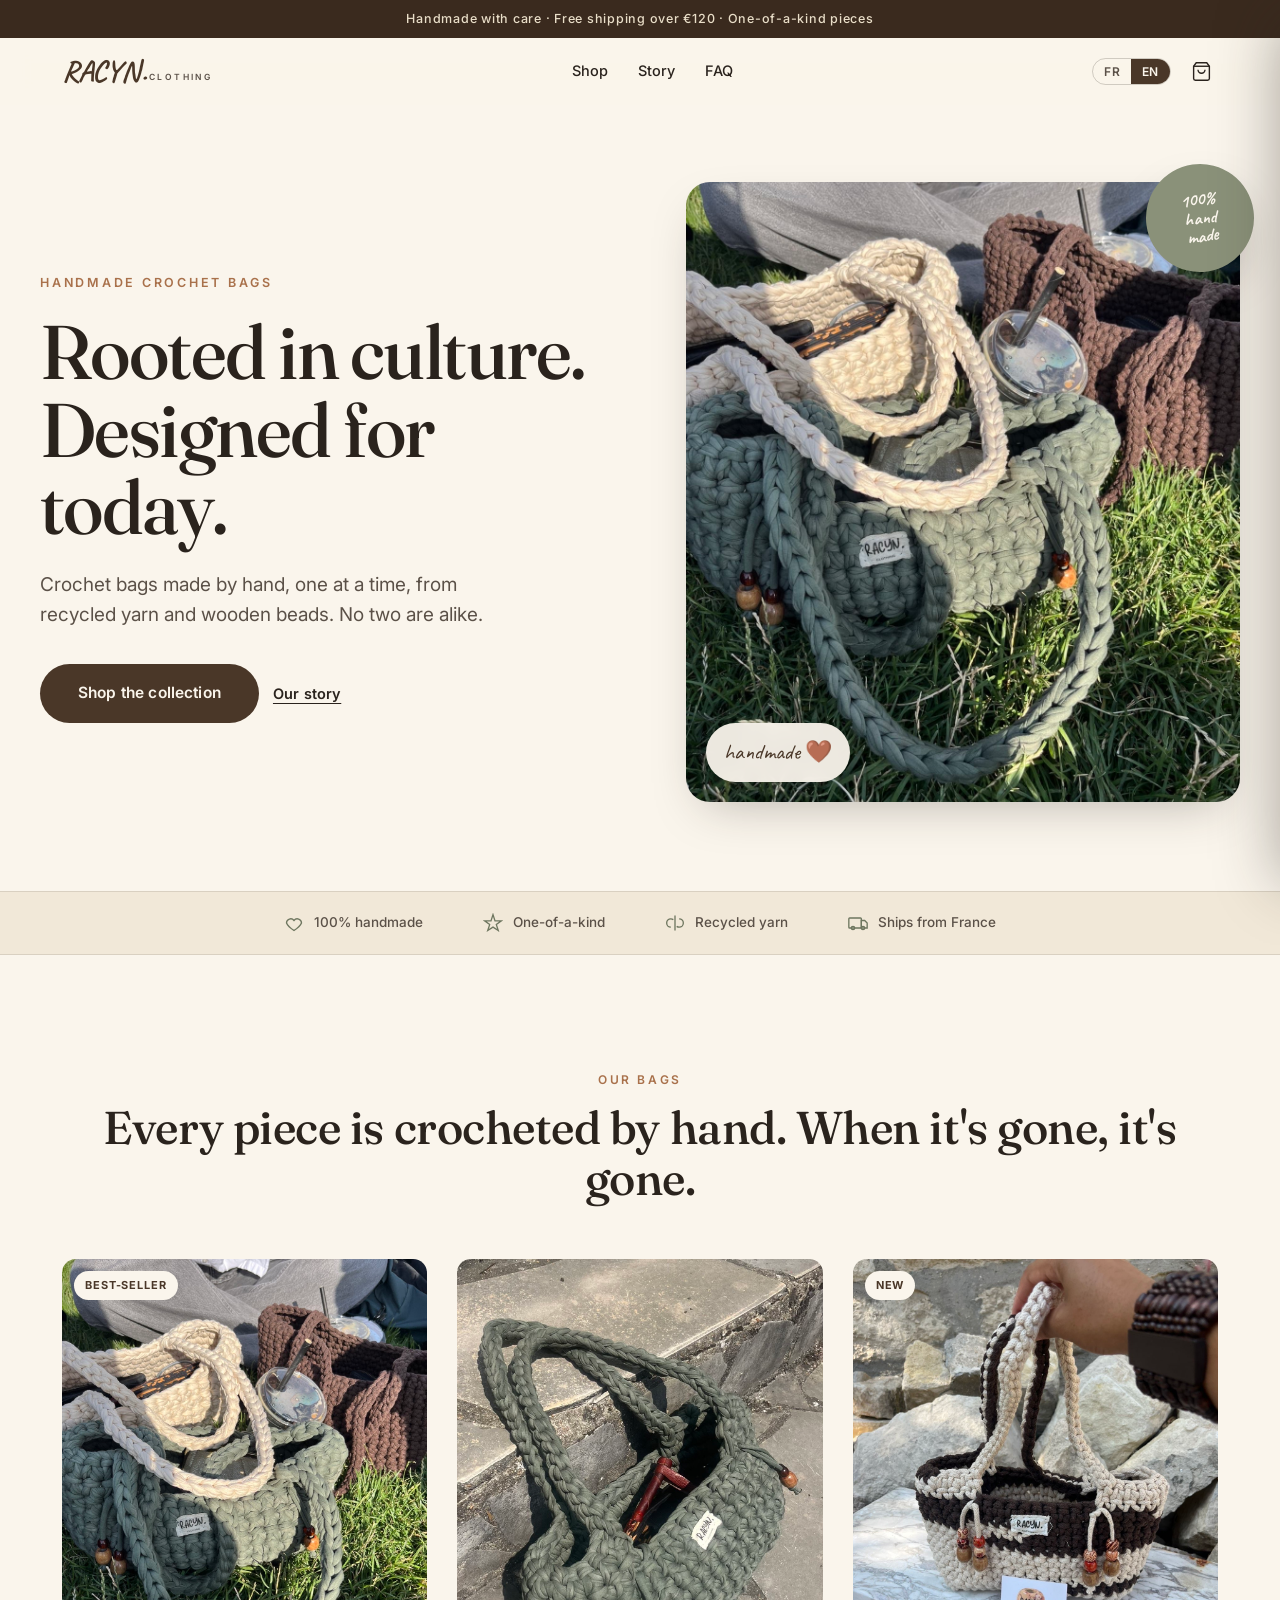
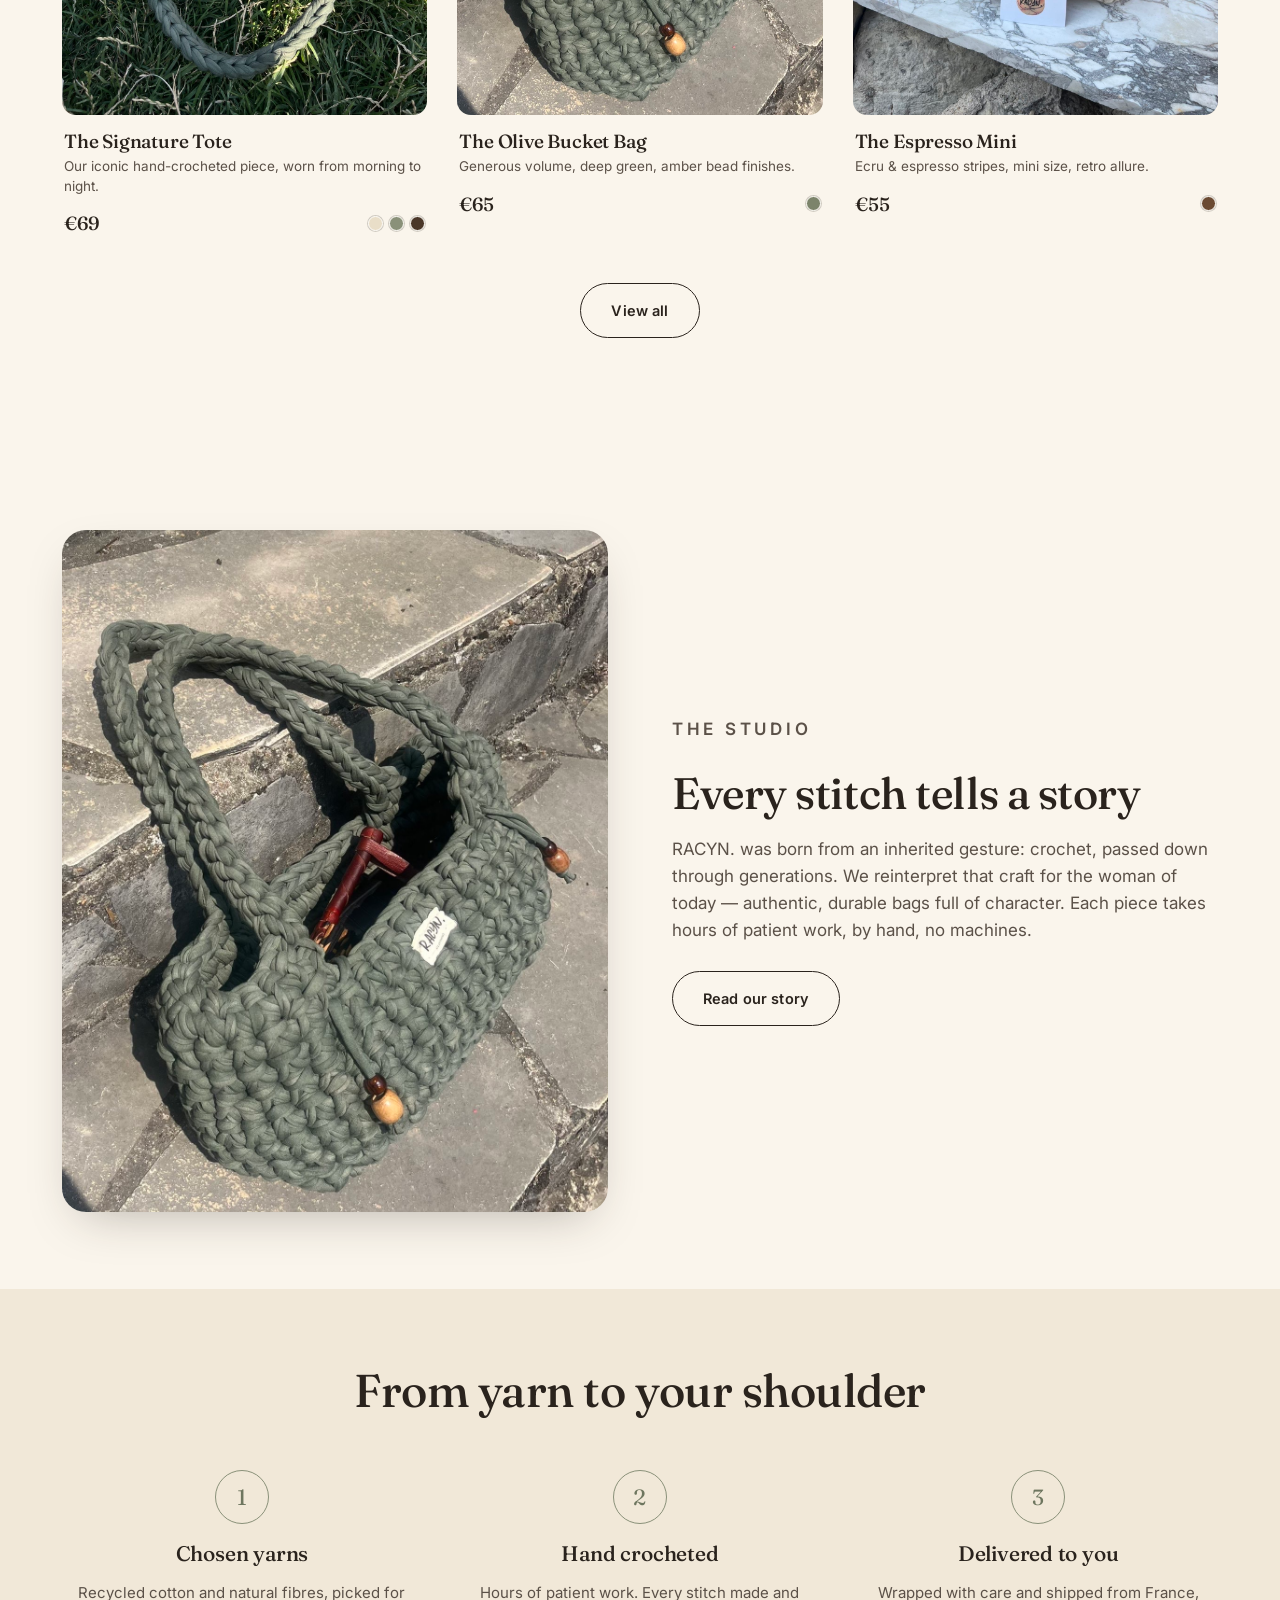
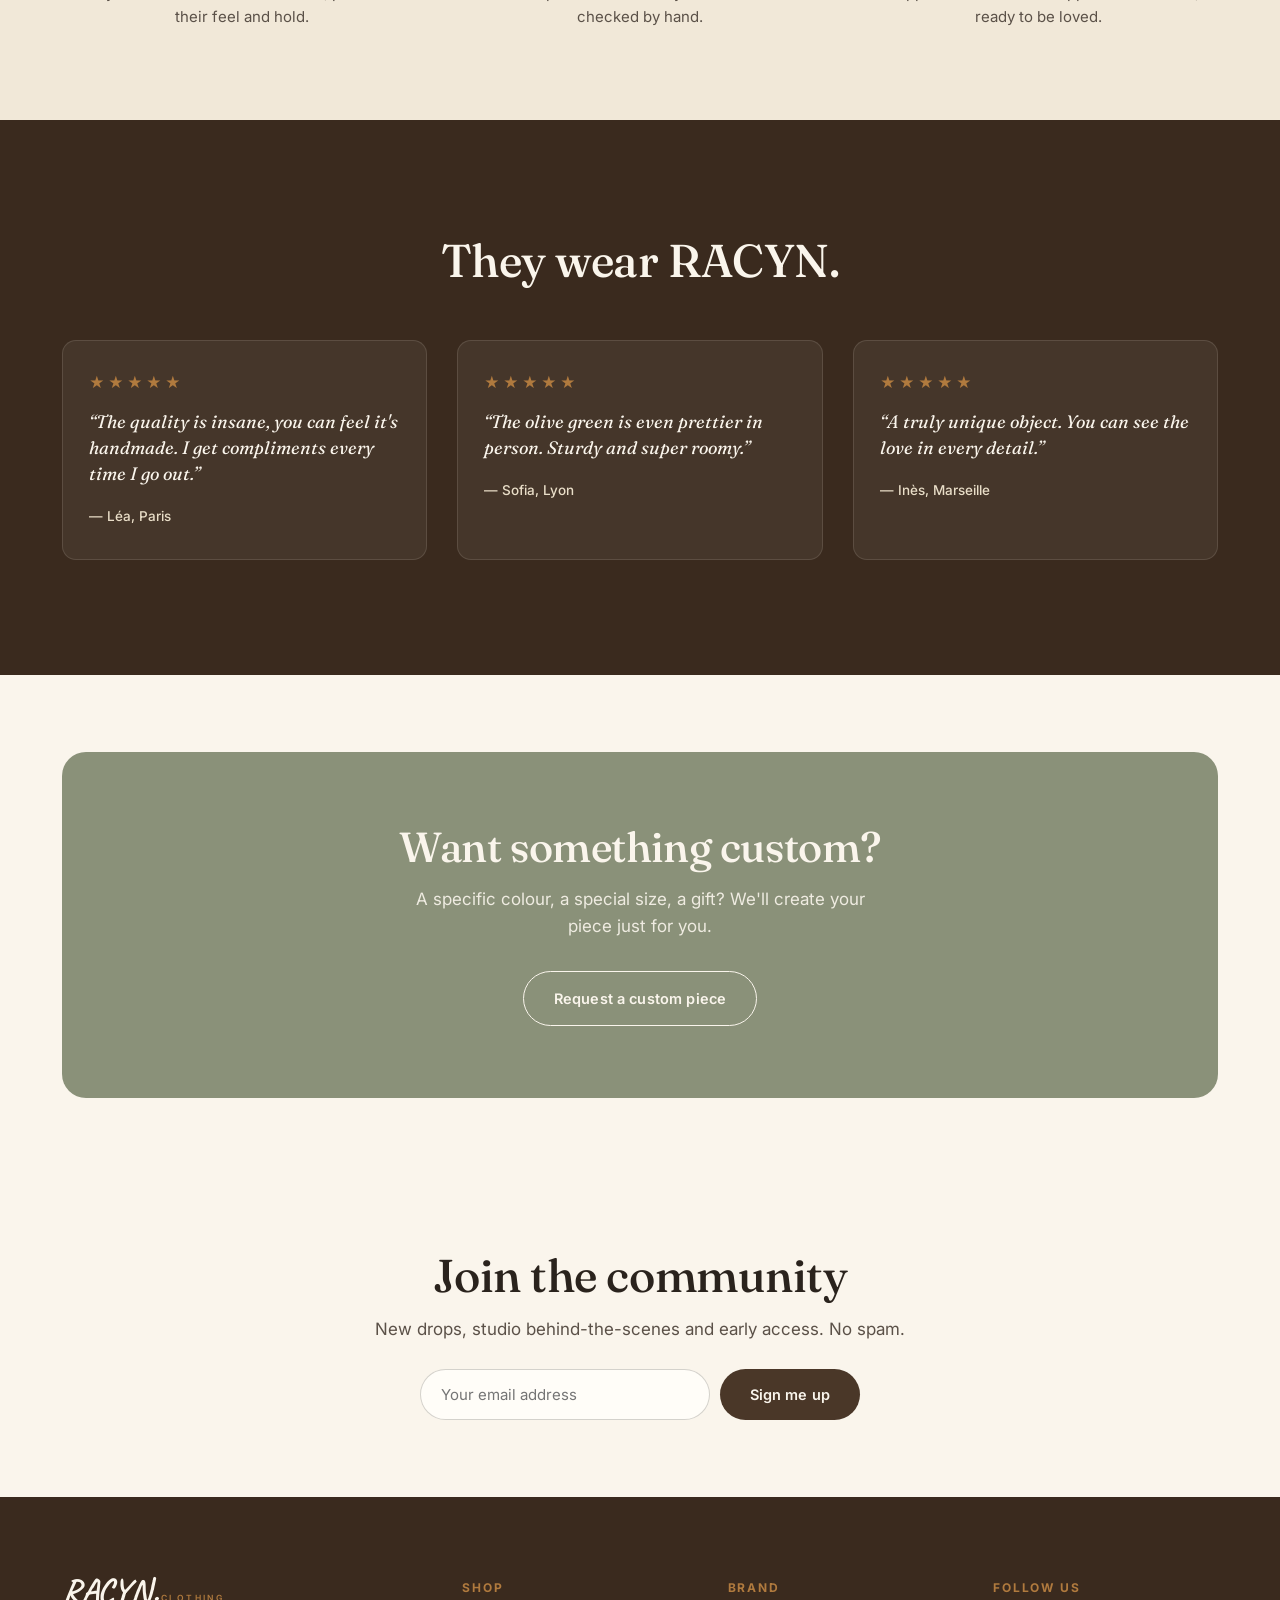
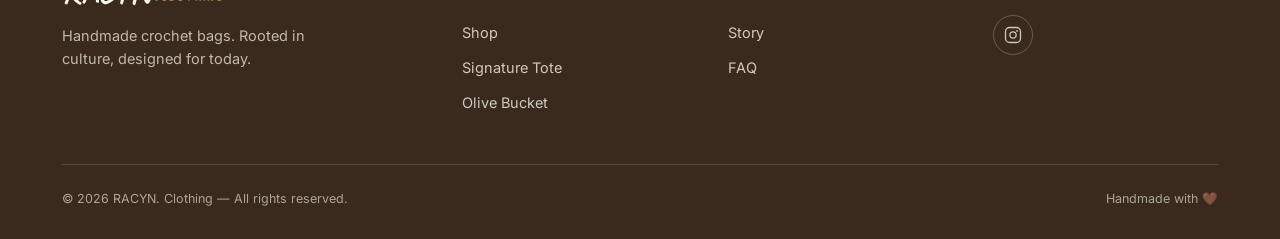
==== index.html @ c7a2740f "Build RACYN. bilingual e-commerce storefront for handmade crochet bags Conversion-focused static sho" ====
<!DOCTYPE html>
<html lang="fr">
<head>
  <meta charset="UTF-8">
  <meta name="viewport" content="width=device-width, initial-scale=1.0">
  <title>RACYN. — Sacs au crochet faits main | Handmade crochet bags</title>
  <meta name="description" content="RACYN. — Sacs au crochet faits main, en fils recyclés et perles de bois. Enraciné dans la culture, pensé pour aujourd'hui. Pièces uniques. Handmade crochet bags.">
  <meta name="theme-color" content="#3A2A1E">
  <meta property="og:title" content="RACYN. — Handmade crochet bags">
  <meta property="og:description" content="Rooted in culture. Designed for today. Sacs au crochet faits main, pièces uniques.">
  <meta property="og:image" content="assets/products/bags-group.jpeg">
  <meta property="og:type" content="website">
  <link rel="icon" href="data:image/svg+xml,%3Csvg xmlns='http://www.w3.org/2000/svg' viewBox='0 0 100 100'%3E%3Crect width='100' height='100' rx='22' fill='%234A3728'/%3E%3Ctext x='50' y='68' font-size='58' font-family='Georgia,serif' fill='%23FAF5EC' text-anchor='middle' font-style='italic'%3ER%3C/text%3E%3C/svg%3E">
  <link rel="preconnect" href="https://fonts.googleapis.com">
  <link rel="preconnect" href="https://fonts.gstatic.com" crossorigin>
  <link rel="stylesheet" href="css/style.css">
</head>
<body>

  <!-- ANNONCE -->
  <div class="announce" data-i18n="announce"></div>

  <!-- HEADER -->
  <header class="site-header">
    <div class="wrap header-inner">
      <a href="index.html" class="brand"><span class="brand__word">RACYN.</span><span class="brand__sub">Clothing</span></a>
      <nav class="nav" data-nav>
        <a class="nav-link" href="boutique.html" data-i18n="nav.shop"></a>
        <a class="nav-link" href="histoire.html" data-i18n="nav.story"></a>
        <a class="nav-link" href="faq.html" data-i18n="nav.faq"></a>
        <div class="lang-switch"><button data-lang-btn="fr">FR</button><button data-lang-btn="en">EN</button></div>
      </nav>
      <div class="header-actions">
        <div class="lang-switch"><button data-lang-btn="fr">FR</button><button data-lang-btn="en">EN</button></div>
        <button class="cart-btn" data-open-cart aria-label="Cart" data-i18n-attr="aria-label:nav.cart">
          <svg viewBox="0 0 24 24" fill="none" stroke="currentColor" stroke-width="1.6"><path d="M6 2 3 6v14a2 2 0 0 0 2 2h14a2 2 0 0 0 2-2V6l-3-4z"/><path d="M3 6h18"/><path d="M16 10a4 4 0 0 1-8 0"/></svg>
          <span class="cart-count is-empty" data-cart-count>0</span>
        </button>
        <button class="burger" data-burger aria-label="Menu"><span></span><span></span><span></span></button>
      </div>
    </div>
  </header>

  <main>
    <!-- HERO -->
    <section class="hero">
      <div class="wrap hero-inner">
        <div class="hero__text" data-reveal>
          <p class="hero__eyebrow" data-i18n="hero.eyebrow"></p>
          <h1 class="hero__title" data-i18n="hero.title"></h1>
          <p class="hero__sub" data-i18n="hero.sub"></p>
          <div class="hero__cta">
            <a class="btn btn-primary btn-lg" href="boutique.html" data-i18n="hero.cta"></a>
            <a class="btn btn-ghost" href="histoire.html" data-i18n="hero.cta2"></a>
          </div>
        </div>
        <div class="hero__media" data-reveal>
          <img src="assets/products/bags-group.jpeg" alt="Sacs RACYN. au crochet faits main" fetchpriority="high">
          <span class="hero__tag">handmade&nbsp;🤎</span>
          <span class="hero__stamp" data-i18n="hero.stamp"></span>
        </div>
      </div>
    </section>

    <!-- TRUST -->
    <div class="trust">
      <div class="wrap trust-inner">
        <span class="trust-item"><svg viewBox="0 0 24 24" fill="none" stroke="currentColor" stroke-width="1.6"><path d="M12 21s-7-4.5-9-9a5 5 0 0 1 9-3 5 5 0 0 1 9 3c-2 4.5-9 9-9 9z"/></svg><span data-i18n="trust.handmade"></span></span>
        <span class="trust-item"><svg viewBox="0 0 24 24" fill="none" stroke="currentColor" stroke-width="1.6"><path d="m12 2 2.4 7.4H22l-6 4.5 2.3 7.1L12 16.9 5.7 21l2.3-7.1-6-4.5h7.6z"/></svg><span data-i18n="trust.unique"></span></span>
        <span class="trust-item"><svg viewBox="0 0 24 24" fill="none" stroke="currentColor" stroke-width="1.6"><path d="M7 17a5 5 0 0 1 0-10c1 0 2 .3 3 1M17 7a5 5 0 0 1 0 10c-1 0-2-.3-3-1"/><path d="M12 3v18"/></svg><span data-i18n="trust.recycled"></span></span>
        <span class="trust-item"><svg viewBox="0 0 24 24" fill="none" stroke="currentColor" stroke-width="1.6"><rect x="1" y="6" width="15" height="12" rx="1"/><path d="M16 9h4l3 3v6h-7z"/><circle cx="6" cy="18" r="2"/><circle cx="18" cy="18" r="2"/></svg><span data-i18n="trust.ship"></span></span>
      </div>
    </div>

    <!-- PRODUITS -->
    <section class="section" id="shop">
      <div class="wrap">
        <div class="section__head center" data-reveal>
          <p class="section__eyebrow" data-i18n="home.newIn"></p>
          <h2 class="section__title" data-i18n="home.newInSub"></h2>
        </div>
        <div class="grid grid--3" data-grid data-limit="3" data-reveal></div>
        <div class="center" style="margin-top:40px" data-reveal>
          <a class="btn btn-outline" href="boutique.html" data-i18n="home.viewAll"></a>
        </div>
      </div>
    </section>

    <!-- HISTOIRE SPLIT -->
    <section class="section section--tight">
      <div class="wrap split" data-reveal>
        <div class="split__media"><img src="assets/products/olive-bucket.jpeg" alt="Sac au crochet olive RACYN."></div>
        <div class="split__body">
          <p class="section__eyebrow" data-i18n="home.story.eyebrow"></p>
          <h2 data-i18n="home.story.title"></h2>
          <p data-i18n="home.story.body"></p>
          <a class="btn btn-outline" href="histoire.html" data-i18n="home.story.cta"></a>
        </div>
      </div>
    </section>

    <!-- ÉTAPES -->
    <section class="section section--tight" style="background:var(--paper-2)">
      <div class="wrap">
        <div class="section__head center" data-reveal><h2 class="section__title" data-i18n="home.steps.title"></h2></div>
        <div class="steps" data-reveal>
          <div class="step"><div class="step__num">1</div><h3 data-i18n="home.steps.1t"></h3><p data-i18n="home.steps.1b"></p></div>
          <div class="step"><div class="step__num">2</div><h3 data-i18n="home.steps.2t"></h3><p data-i18n="home.steps.2b"></p></div>
          <div class="step"><div class="step__num">3</div><h3 data-i18n="home.steps.3t"></h3><p data-i18n="home.steps.3b"></p></div>
        </div>
      </div>
    </section>

    <!-- AVIS -->
    <section class="section reviews-bg">
      <div class="wrap">
        <div class="section__head center" data-reveal><h2 class="section__title" data-i18n="home.reviews.title"></h2></div>
        <div class="reviews" data-reveal>
          <div class="review"><div class="review__stars">★★★★★</div><p data-i18n="home.review1"></p><span data-i18n="home.review1a"></span></div>
          <div class="review"><div class="review__stars">★★★★★</div><p data-i18n="home.review2"></p><span data-i18n="home.review2a"></span></div>
          <div class="review"><div class="review__stars">★★★★★</div><p data-i18n="home.review3"></p><span data-i18n="home.review3a"></span></div>
        </div>
      </div>
    </section>

    <!-- SUR-MESURE -->
    <section class="section section--tight">
      <div class="wrap">
        <div class="band" data-reveal>
          <h2 data-i18n="home.custom.title"></h2>
          <p data-i18n="home.custom.body"></p>
          <a class="btn btn-outline" href="#" data-ig-link target="_blank" rel="noopener" data-i18n="home.custom.cta"></a>
        </div>
      </div>
    </section>

    <!-- NEWSLETTER -->
    <section class="section section--tight">
      <div class="wrap news" data-reveal>
        <h2 class="section__title" data-i18n="home.news.title"></h2>
        <p class="section__sub" data-i18n="home.news.body"></p>
        <form class="news-form" data-newsletter>
          <input type="email" required data-i18n-attr="placeholder:home.news.placeholder">
          <button class="btn btn-primary" type="submit" data-i18n="home.news.cta"></button>
        </form>
      </div>
    </section>
  </main>

  <!-- FOOTER -->
  <footer class="site-footer">
    <div class="wrap">
      <div class="footer-grid">
        <div class="footer-brand">
          <div class="brand"><span class="brand__word">RACYN.</span><span class="brand__sub">Clothing</span></div>
          <p data-i18n="footer.tagline"></p>
        </div>
        <div class="footer-col">
          <h4 data-i18n="footer.shop"></h4>
          <a href="boutique.html" data-i18n="nav.shop"></a>
          <a href="produit.html?id=signature-tote">Signature Tote</a>
          <a href="produit.html?id=olive-bucket">Olive Bucket</a>
        </div>
        <div class="footer-col">
          <h4 data-i18n="footer.about"></h4>
          <a href="histoire.html" data-i18n="nav.story"></a>
          <a href="faq.html" data-i18n="nav.faq"></a>
        </div>
        <div class="footer-col">
          <h4 data-i18n="footer.follow"></h4>
          <div class="footer-social">
            <a href="#" data-ig-link target="_blank" rel="noopener" aria-label="Instagram"><svg viewBox="0 0 24 24" fill="none" stroke="currentColor" stroke-width="1.7"><rect x="2" y="2" width="20" height="20" rx="5.5"/><circle cx="12" cy="12" r="4.2"/><circle cx="17.5" cy="6.5" r="1.2" fill="currentColor" stroke="none"/></svg></a>
          </div>
        </div>
      </div>
      <div class="footer-bottom">
        <span>© <span id="year"></span> RACYN. Clothing — <span data-i18n="footer.rights"></span></span>
        <span data-i18n="footer.made"></span>
      </div>
    </div>
  </footer>

  <!-- CART DRAWER -->
  <div class="overlay" data-overlay></div>
  <aside class="cart-drawer" data-cart-drawer aria-label="Cart">
    <div class="cart-head"><h2 data-i18n="cart.title"></h2><button class="cart-close" data-close-cart aria-label="Close">&times;</button></div>
    <div class="cart-body" data-cart-items></div>
    <div class="cart-foot" data-cart-summary hidden>
      <div class="cart-line"><span data-i18n="cart.subtotal"></span><span data-sub></span></div>
      <div class="cart-line"><span data-i18n="cart.shipping"></span><span data-ship></span></div>
      <div class="cart-line total"><span data-i18n="cart.total"></span><span data-total></span></div>
      <button class="btn btn-primary btn-block" data-checkout-wa hidden></button>
      <button class="btn btn-primary btn-block" data-checkout-ig hidden></button>
      <p class="cart-note" data-i18n="cart.note"></p>
    </div>
  </aside>

  <script src="js/data.js"></script>
  <script src="js/i18n.js"></script>
  <script src="js/store.js"></script>
  <script>document.getElementById('year').textContent = new Date().getFullYear();</script>
</body>
</html>
---- css/style.css ----
/* ==========================================================================
   RACYN. — Design system
   Sacs au crochet faits main · DA earthy / artisanale premium
   ========================================================================== */

/* ---------- Fonts ---------- */
@import url('https://fonts.googleapis.com/css2?family=Fraunces:ital,opsz,wght@0,9..144,400;0,9..144,500;0,9..144,600;1,9..144,400&family=Inter:wght@400;500;600&family=Caveat:wght@600;700&display=swap');

/* ---------- Tokens ---------- */
:root {
  --paper:        #FAF5EC;
  --paper-2:      #F1E8D8;
  --paper-3:      #E9DEC8;
  --ink:          #2A231D;
  --ink-soft:     #5B5148;
  --espresso:     #4A3728;
  --espresso-2:   #3A2A1E;
  --sage:         #8A9179;
  --sage-deep:    #6E765F;
  --olive:        #7C846B;
  --terracotta:   #A9714B;
  --bead:         #B07A3E;
  --line:         rgba(42,35,29,.12);
  --line-2:       rgba(42,35,29,.20);
  --white:        #FFFDF8;

  --font-display: 'Fraunces', Georgia, 'Times New Roman', serif;
  --font-body:    'Inter', -apple-system, BlinkMacSystemFont, 'Segoe UI', sans-serif;
  --font-script:  'Caveat', 'Fraunces', cursive;

  --radius:   14px;
  --radius-l: 24px;
  --shadow:   0 2px 8px rgba(42,35,29,.06);
  --shadow-l: 0 18px 50px -20px rgba(42,35,29,.35);
  --wrap:     1200px;
  --ease:     cubic-bezier(.22,.61,.36,1);
}

/* ---------- Reset ---------- */
* { box-sizing: border-box; }
html { scroll-behavior: smooth; -webkit-text-size-adjust: 100%; }
body {
  margin: 0;
  font-family: var(--font-body);
  color: var(--ink);
  background: var(--paper);
  line-height: 1.6;
  font-size: 16px;
  -webkit-font-smoothing: antialiased;
  overflow-x: hidden;
}
img { max-width: 100%; display: block; }
a { color: inherit; text-decoration: none; }
button { font-family: inherit; cursor: pointer; border: none; background: none; color: inherit; }
ul { margin: 0; padding: 0; list-style: none; }
h1, h2, h3 { font-family: var(--font-display); font-weight: 500; line-height: 1.1; margin: 0; letter-spacing: -.01em; }

/* ---------- Layout ---------- */
.wrap { width: 100%; max-width: var(--wrap); margin: 0 auto; padding: 0 22px; }
.section { padding: clamp(60px, 9vw, 120px) 0; }
.section--tight { padding: clamp(44px, 6vw, 80px) 0; }
.center { text-align: center; }
.section__eyebrow {
  font-family: var(--font-body); font-size: 12px; font-weight: 600;
  letter-spacing: .22em; text-transform: uppercase; color: var(--terracotta);
  margin: 0 0 14px;
}
.section__title { font-size: clamp(28px, 4.4vw, 46px); }
.section__sub { color: var(--ink-soft); max-width: 560px; margin: 14px auto 0; font-size: 17px; }
.section__head { margin-bottom: clamp(30px, 5vw, 54px); }

/* ---------- Buttons ---------- */
.btn {
  display: inline-flex; align-items: center; justify-content: center; gap: 8px;
  padding: 15px 30px; border-radius: 999px;
  font-family: var(--font-body); font-weight: 600; font-size: 14.5px; letter-spacing: .01em;
  transition: transform .25s var(--ease), background .25s, color .25s, box-shadow .25s;
  white-space: nowrap;
}
.btn:active { transform: scale(.97); }
.btn-primary { background: var(--espresso); color: var(--paper); }
.btn-primary:hover { background: var(--espresso-2); box-shadow: var(--shadow-l); transform: translateY(-2px); }
.btn-primary[disabled] { opacity: .5; cursor: not-allowed; }
.btn-outline { border: 1.5px solid var(--ink); color: var(--ink); }
.btn-outline:hover { background: var(--ink); color: var(--paper); transform: translateY(-2px); }
.btn-ghost { color: var(--ink); text-decoration: underline; text-underline-offset: 4px; padding: 6px 0; }
.btn-block { width: 100%; }
.btn-lg { padding: 17px 38px; font-size: 15.5px; }

/* ---------- Announce bar ---------- */
.announce {
  background: var(--espresso-2); color: var(--paper-3);
  text-align: center; font-size: 12.5px; letter-spacing: .06em;
  padding: 9px 16px; font-weight: 500;
}

/* ---------- Header ---------- */
.site-header {
  position: sticky; top: 0; z-index: 60;
  background: rgba(250,245,236,.86); backdrop-filter: saturate(180%) blur(14px);
  border-bottom: 1px solid transparent; transition: border-color .3s, box-shadow .3s;
}
.site-header.is-scrolled { border-bottom-color: var(--line); box-shadow: 0 4px 20px -12px rgba(42,35,29,.25); }
.header-inner { display: flex; align-items: center; justify-content: space-between; height: 66px; gap: 18px; }
.brand { display: inline-flex; align-items: baseline; gap: 2px; line-height: 1; }
.brand__logo { height: 30px; width: auto; }
.brand__word { font-family: var(--font-script); font-size: 30px; font-weight: 700; color: var(--espresso); letter-spacing: .5px; }
.brand__sub { font-family: var(--font-body); font-size: 8.5px; font-weight: 600; letter-spacing: .28em; text-transform: uppercase; color: var(--ink-soft); align-self: flex-end; padding-bottom: 5px; }
.nav { display: flex; align-items: center; gap: 30px; }
.nav a.nav-link { font-size: 14.5px; font-weight: 500; position: relative; padding: 4px 0; color: var(--ink); }
.nav a.nav-link::after {
  content: ""; position: absolute; left: 0; right: 100%; bottom: -2px; height: 1.5px;
  background: var(--espresso); transition: right .3s var(--ease);
}
.nav a.nav-link:hover::after { right: 0; }
.header-actions { display: flex; align-items: center; gap: 14px; }

.lang-switch { display: inline-flex; align-items: center; border: 1px solid var(--line-2); border-radius: 999px; overflow: hidden; }
.lang-switch button { padding: 5px 11px; font-size: 12px; font-weight: 600; color: var(--ink-soft); letter-spacing: .04em; }
.lang-switch button.is-active { background: var(--espresso); color: var(--paper); }

.cart-btn { position: relative; display: inline-flex; align-items: center; gap: 7px; font-weight: 500; font-size: 14px; }
.cart-btn svg { width: 21px; height: 21px; }
.cart-count {
  position: absolute; top: -7px; right: -9px; min-width: 18px; height: 18px; padding: 0 5px;
  background: var(--terracotta); color: #fff; border-radius: 999px;
  font-size: 11px; font-weight: 700; display: grid; place-items: center;
}
.cart-count.is-empty { display: none; }

.burger { display: none; width: 26px; height: 20px; position: relative; }
.burger span { position: absolute; left: 0; width: 100%; height: 2px; background: var(--ink); border-radius: 2px; transition: .3s; }
.burger span:nth-child(1) { top: 0; } .burger span:nth-child(2) { top: 9px; } .burger span:nth-child(3) { top: 18px; }

/* ---------- Hero ---------- */
.hero { position: relative; }
.hero-inner { display: grid; grid-template-columns: 1.05fr 1fr; gap: clamp(24px, 5vw, 70px); align-items: center; padding: clamp(40px, 6vw, 90px) 0 clamp(50px, 7vw, 100px); }
.hero__eyebrow { font-size: 12.5px; font-weight: 600; letter-spacing: .22em; text-transform: uppercase; color: var(--terracotta); margin-bottom: 20px; }
.hero__title { font-size: clamp(38px, 6.4vw, 76px); line-height: 1.02; letter-spacing: -.02em; font-weight: 500; }
.hero__title em { font-style: italic; }
.hero__sub { margin: 24px 0 34px; font-size: clamp(16px, 2vw, 19px); color: var(--ink-soft); max-width: 460px; }
.hero__cta { display: flex; gap: 14px; flex-wrap: wrap; }
.hero__media { position: relative; }
.hero__media img { width: 100%; height: clamp(360px, 52vw, 620px); object-fit: cover; border-radius: var(--radius-l); box-shadow: var(--shadow-l); }
.hero__tag {
  position: absolute; bottom: 20px; left: 20px; background: rgba(250,245,236,.94);
  backdrop-filter: blur(6px); padding: 12px 18px; border-radius: 999px;
  font-family: var(--font-script); font-size: 22px; color: var(--espresso); box-shadow: var(--shadow);
}
.hero__stamp {
  position: absolute; top: -18px; right: -14px; width: 108px; height: 108px;
  background: var(--sage); color: var(--paper); border-radius: 50%;
  display: grid; place-items: center; text-align: center; transform: rotate(-8deg);
  font-family: var(--font-script); font-size: 18px; line-height: 1.05; font-weight: 700;
  box-shadow: var(--shadow-l); padding: 10px;
}

/* ---------- Trust strip ---------- */
.trust { border-top: 1px solid var(--line); border-bottom: 1px solid var(--line); background: var(--paper-2); }
.trust-inner { display: flex; flex-wrap: wrap; justify-content: center; gap: clamp(20px, 5vw, 60px); padding: 20px 0; }
.trust-item { display: inline-flex; align-items: center; gap: 10px; font-size: 13.5px; font-weight: 500; color: var(--ink-soft); }
.trust-item svg { width: 20px; height: 20px; color: var(--sage-deep); flex: none; }

/* ---------- Product grid ---------- */
.grid { display: grid; gap: clamp(16px, 2.4vw, 30px); }
.grid--3 { grid-template-columns: repeat(3, 1fr); }
.card { display: block; }
.card__media {
  position: relative; overflow: hidden; border-radius: var(--radius);
  background: var(--paper-3); aspect-ratio: 4/5;
}
.card__media img { width: 100%; height: 100%; object-fit: cover; transition: transform .7s var(--ease); }
.card:hover .card__media img { transform: scale(1.06); }
.card__badge {
  position: absolute; top: 12px; left: 12px; background: var(--paper); color: var(--espresso);
  font-size: 11px; font-weight: 700; letter-spacing: .08em; text-transform: uppercase;
  padding: 6px 11px; border-radius: 999px; box-shadow: var(--shadow);
}
.card__soldout {
  position: absolute; inset: 0; background: rgba(42,35,29,.42); color: var(--paper);
  display: grid; place-items: center; font-family: var(--font-display); font-size: 20px;
  letter-spacing: .04em;
}
.card__cta {
  position: absolute; left: 12px; right: 12px; bottom: 12px; text-align: center;
  background: var(--espresso); color: var(--paper); padding: 12px; border-radius: 999px;
  font-size: 13.5px; font-weight: 600; opacity: 0; transform: translateY(12px);
  transition: opacity .3s, transform .3s var(--ease);
}
.card:hover .card__cta { opacity: 1; transform: translateY(0); }
.card__body { padding: 16px 2px 4px; }
.card__name { font-size: 19px; }
.card__tag { color: var(--ink-soft); font-size: 13.5px; margin: 5px 0 12px; line-height: 1.45; }
.card__row { display: flex; align-items: center; justify-content: space-between; }
.card__price { font-family: var(--font-display); font-size: 19px; font-weight: 500; }
.card__swatches { display: inline-flex; gap: 6px; }
.swatch { width: 15px; height: 15px; border-radius: 50%; border: 1.5px solid var(--white); box-shadow: 0 0 0 1px var(--line-2); }

/* ---------- Story split ---------- */
.split { display: grid; grid-template-columns: 1fr 1fr; gap: clamp(28px, 5vw, 74px); align-items: center; }
.split--reverse .split__media { order: 2; }
.split__media img { border-radius: var(--radius-l); box-shadow: var(--shadow-l); aspect-ratio: 4/5; object-fit: cover; width: 100%; }
.split__body h2 { font-size: clamp(28px, 4.2vw, 44px); margin-bottom: 18px; }
.split__body p { color: var(--ink-soft); font-size: 17px; margin: 0 0 26px; }

/* ---------- Steps ---------- */
.steps { display: grid; grid-template-columns: repeat(3, 1fr); gap: clamp(18px, 3vw, 40px); }
.step { text-align: center; }
.step__num {
  width: 54px; height: 54px; margin: 0 auto 18px; border-radius: 50%;
  border: 1.5px solid var(--sage); color: var(--sage-deep);
  display: grid; place-items: center; font-family: var(--font-display); font-size: 22px;
}
.step h3 { font-size: 21px; margin-bottom: 8px; }
.step p { color: var(--ink-soft); font-size: 15px; }

/* ---------- Reviews ---------- */
.reviews-bg { background: var(--espresso-2); color: var(--paper); }
.reviews-bg .section__title { color: var(--paper); }
.reviews { display: grid; grid-template-columns: repeat(3, 1fr); gap: clamp(18px, 3vw, 30px); }
.review {
  background: rgba(250,245,236,.06); border: 1px solid rgba(250,245,236,.12);
  border-radius: var(--radius); padding: 30px 26px;
}
.review__stars { color: var(--bead); letter-spacing: 3px; font-size: 15px; margin-bottom: 14px; }
.review p { font-family: var(--font-display); font-size: 18px; font-style: italic; line-height: 1.45; color: var(--paper); margin: 0 0 16px; }
.review span { font-size: 13.5px; color: var(--paper-3); font-weight: 500; }

/* ---------- Custom / CTA band ---------- */
.band { background: var(--sage); color: var(--paper); border-radius: var(--radius-l); padding: clamp(40px, 6vw, 72px); text-align: center; }
.band h2 { color: var(--paper); font-size: clamp(26px, 4vw, 42px); }
.band p { color: rgba(250,245,236,.9); max-width: 480px; margin: 16px auto 30px; font-size: 17px; }
.band .btn-outline { border-color: var(--paper); color: var(--paper); }
.band .btn-outline:hover { background: var(--paper); color: var(--sage-deep); }

/* ---------- Newsletter ---------- */
.news { text-align: center; }
.news-form { display: flex; gap: 10px; max-width: 440px; margin: 26px auto 0; }
.news-form input {
  flex: 1; padding: 15px 20px; border-radius: 999px; border: 1.5px solid var(--line-2);
  background: var(--white); font-family: inherit; font-size: 15px; color: var(--ink);
}
.news-form input:focus { outline: none; border-color: var(--sage); }
.news-ok { font-family: var(--font-display); font-size: 20px; color: var(--sage-deep); }

/* ---------- FAQ ---------- */
.faq { max-width: 760px; margin: 0 auto; }
.faq-item { border-bottom: 1px solid var(--line); }
.faq-item__q {
  width: 100%; text-align: left; display: flex; justify-content: space-between; align-items: center;
  gap: 20px; padding: 22px 0; font-family: var(--font-display); font-size: 19px; font-weight: 500;
}
.faq-item__q::after { content: "+"; font-size: 24px; color: var(--terracotta); transition: transform .3s; }
.faq-item.is-open .faq-item__q::after { transform: rotate(45deg); }
.faq-item__a { max-height: 0; overflow: hidden; transition: max-height .4s var(--ease); }
.faq-item.is-open .faq-item__a { max-height: 320px; }
.faq-item__a p { color: var(--ink-soft); padding: 0 0 22px; margin: 0; font-size: 15.5px; }

/* ---------- Product detail ---------- */
.pd-back { display: inline-block; margin: 26px 0 8px; font-size: 14px; color: var(--ink-soft); }
.pd-back:hover { color: var(--ink); }
.pd { display: grid; grid-template-columns: 1.05fr 1fr; gap: clamp(28px, 5vw, 64px); padding: 12px 0 30px; }
.pd__main { border-radius: var(--radius-l); overflow: hidden; background: var(--paper-3); aspect-ratio: 4/5; }
.pd__main img { width: 100%; height: 100%; object-fit: cover; }
.pd__thumbs { display: flex; gap: 10px; margin-top: 12px; }
.pd__thumb { width: 74px; height: 90px; border-radius: 10px; overflow: hidden; border: 2px solid transparent; opacity: .7; transition: .25s; }
.pd__thumb img { width: 100%; height: 100%; object-fit: cover; }
.pd__thumb.is-active { border-color: var(--espresso); opacity: 1; }
.pd__info { align-self: center; }
.pd__badge { display: inline-block; background: var(--paper-3); color: var(--espresso); font-size: 11px; font-weight: 700; letter-spacing: .1em; text-transform: uppercase; padding: 6px 12px; border-radius: 999px; margin-bottom: 16px; }
.pd__name { font-size: clamp(30px, 4.4vw, 46px); }
.pd__tag { color: var(--ink-soft); font-size: 17px; margin: 12px 0 18px; }
.pd__price { font-family: var(--font-display); font-size: 30px; font-weight: 500; margin-bottom: 26px; }
.pd__colors { margin-bottom: 26px; }
.pd__label { font-size: 14px; color: var(--ink-soft); }
.pd__swatches { display: flex; gap: 12px; margin-top: 12px; }
.pd__swatch { width: 34px; height: 34px; border-radius: 50%; background: var(--sw); box-shadow: 0 0 0 1px var(--line-2); position: relative; transition: transform .2s; }
.pd__swatch:hover { transform: scale(1.08); }
.pd__swatch.is-active { box-shadow: 0 0 0 2px var(--paper), 0 0 0 4px var(--espresso); }
.pd__stock { margin: 12px 0 0; font-size: 13.5px; color: var(--terracotta); font-weight: 600; }
.pd__ship { margin: 14px 0 0; font-size: 13.5px; color: var(--ink-soft); }
.pd__details { margin-top: 34px; border-top: 1px solid var(--line); padding-top: 26px; }
.pd__details h3 { font-size: 18px; margin-bottom: 14px; }
.pd__details ul { display: grid; gap: 9px; }
.pd__details li { position: relative; padding-left: 20px; font-size: 15px; color: var(--ink-soft); }
.pd__details li::before { content: ""; position: absolute; left: 0; top: 9px; width: 7px; height: 7px; border-radius: 50%; background: var(--sage); }
.pd__unique { margin-top: 18px; font-size: 13px; font-style: italic; color: var(--ink-soft); }
.related { margin: clamp(40px, 6vw, 80px) 0 20px; }
.related .section__title { font-size: clamp(24px, 3.4vw, 34px); margin-bottom: 26px; }

/* ---------- Cart drawer ---------- */
.overlay { position: fixed; inset: 0; background: rgba(42,35,29,.45); opacity: 0; visibility: hidden; transition: .35s; z-index: 90; }
.overlay.is-open { opacity: 1; visibility: visible; }
.cart-drawer {
  position: fixed; top: 0; right: 0; height: 100%; width: min(420px, 92vw);
  background: var(--paper); z-index: 100; transform: translateX(100%);
  transition: transform .4s var(--ease); display: flex; flex-direction: column;
  box-shadow: -20px 0 60px -20px rgba(42,35,29,.4);
}
.cart-drawer.is-open { transform: translateX(0); }
.cart-head { display: flex; align-items: center; justify-content: space-between; padding: 22px 24px; border-bottom: 1px solid var(--line); }
.cart-head h2 { font-size: 22px; }
.cart-close { font-size: 30px; line-height: 1; color: var(--ink-soft); }
.cart-body { flex: 1; overflow-y: auto; padding: 8px 24px; }
.cart-empty { text-align: center; padding: 60px 0; color: var(--ink-soft); }
.cart-empty p { margin-bottom: 22px; }
.cart-item { display: grid; grid-template-columns: 72px 1fr; gap: 14px; padding: 18px 0; border-bottom: 1px solid var(--line); }
.cart-item img { width: 72px; height: 88px; object-fit: cover; border-radius: 8px; }
.cart-item__top { display: flex; justify-content: space-between; gap: 10px; }
.cart-item__name { font-family: var(--font-display); font-size: 16.5px; }
.cart-item__remove { font-size: 22px; color: var(--ink-soft); line-height: 1; }
.cart-item__variant { font-size: 13px; color: var(--ink-soft); }
.cart-item__bottom { display: flex; justify-content: space-between; align-items: center; margin-top: 12px; }
.qty { display: inline-flex; align-items: center; border: 1px solid var(--line-2); border-radius: 999px; }
.qty button { width: 30px; height: 30px; font-size: 16px; color: var(--ink); }
.qty span { min-width: 26px; text-align: center; font-size: 14px; font-weight: 600; }
.cart-item__price { font-family: var(--font-display); font-size: 16px; }
.cart-foot { border-top: 1px solid var(--line); padding: 20px 24px calc(20px + env(safe-area-inset-bottom)); background: var(--paper-2); }
.cart-line { display: flex; justify-content: space-between; font-size: 14.5px; margin-bottom: 9px; color: var(--ink-soft); }
.cart-line.total { font-family: var(--font-display); font-size: 20px; color: var(--ink); margin: 14px 0 16px; padding-top: 14px; border-top: 1px solid var(--line); }
.cart-line .free { color: var(--sage-deep); font-weight: 600; }
.cart-note { font-size: 12px; color: var(--ink-soft); text-align: center; margin-top: 12px; line-height: 1.5; }
.cart-foot .btn { margin-top: 4px; }

/* ---------- Page hero (sub-pages) ---------- */
.page-hero { text-align: center; padding: clamp(46px, 7vw, 90px) 0 clamp(28px, 4vw, 44px); }
.page-hero h1 { font-size: clamp(34px, 5.5vw, 60px); }
.page-hero p { color: var(--ink-soft); font-size: 18px; margin: 16px auto 0; max-width: 540px; }

/* ---------- Values (story) ---------- */
.values { display: grid; grid-template-columns: repeat(3, 1fr); gap: clamp(18px, 3vw, 34px); }
.value { text-align: center; padding: 34px 24px; background: var(--paper-2); border-radius: var(--radius); }
.value__ico { font-size: 30px; margin-bottom: 12px; }
.value h3 { font-size: 20px; margin-bottom: 8px; }
.value p { color: var(--ink-soft); font-size: 14.5px; }
.story-text { max-width: 680px; margin: 0 auto; }
.story-text p { font-size: 18px; color: var(--ink-soft); margin: 0 0 22px; }
.story-text p:first-of-type::first-letter { font-family: var(--font-display); font-size: 3.2em; float: left; line-height: .8; padding: 6px 12px 0 0; color: var(--espresso); }

/* ---------- Footer ---------- */
.site-footer { background: var(--espresso-2); color: var(--paper-3); padding: clamp(50px, 6vw, 80px) 0 30px; }
.footer-grid { display: grid; grid-template-columns: 1.6fr 1fr 1fr 1fr; gap: 40px; }
.footer-brand__logo { height: 30px; margin-bottom: 16px; filter: brightness(0) invert(1); opacity: .95; }
.footer-brand .brand__word { color: var(--paper); font-size: 34px; }
.footer-brand .brand__sub { color: var(--bead); }
.footer-brand p { font-size: 14.5px; color: rgba(250,245,236,.7); max-width: 280px; line-height: 1.6; }
.footer-col h4 { font-family: var(--font-body); font-size: 12px; letter-spacing: .16em; text-transform: uppercase; color: var(--bead); margin: 4px 0 18px; }
.footer-col a { display: block; font-size: 14.5px; color: rgba(250,245,236,.78); padding: 6px 0; transition: color .2s; }
.footer-col a:hover { color: var(--paper); }
.footer-social { display: flex; gap: 12px; margin-top: 4px; }
.footer-social a { width: 40px; height: 40px; border: 1px solid rgba(250,245,236,.24); border-radius: 50%; display: grid; place-items: center; }
.footer-social a:hover { background: var(--paper); color: var(--espresso-2); }
.footer-social svg { width: 18px; height: 18px; }
.footer-bottom { display: flex; justify-content: space-between; flex-wrap: wrap; gap: 10px; margin-top: 44px; padding-top: 24px; border-top: 1px solid rgba(250,245,236,.14); font-size: 12.5px; color: rgba(250,245,236,.6); }

/* ---------- Reveal animation ---------- */
[data-reveal] { opacity: 0; transform: translateY(26px); transition: opacity .7s var(--ease), transform .7s var(--ease); }
[data-reveal].is-in { opacity: 1; transform: none; }

/* ---------- Responsive ---------- */
@media (max-width: 900px) {
  .grid--3, .reviews, .steps, .values { grid-template-columns: 1fr 1fr; }
  .footer-grid { grid-template-columns: 1fr 1fr; gap: 30px; }
  .footer-brand { grid-column: 1 / -1; }
}
@media (max-width: 760px) {
  .hero-inner { grid-template-columns: 1fr; }
  .hero__media { order: -1; }
  .hero__media img { height: clamp(320px, 70vw, 440px); }
  .split, .pd { grid-template-columns: 1fr; }
  .split--reverse .split__media { order: -1; }
  .split__media { max-width: 440px; margin: 0 auto; }
  .nav {
    position: fixed; top: 0; right: 0; height: 100dvh; width: min(300px, 82vw);
    background: var(--paper); flex-direction: column; align-items: flex-start;
    justify-content: center; gap: 26px; padding: 40px; transform: translateX(100%);
    transition: transform .4s var(--ease); box-shadow: -20px 0 60px -20px rgba(42,35,29,.4); z-index: 80;
  }
  .nav.is-open { transform: translateX(0); }
  .nav a.nav-link { font-family: var(--font-display); font-size: 24px; }
  .burger { display: block; }
  .header-actions .lang-switch { display: none; }
  .nav .lang-switch { display: inline-flex; margin-top: 10px; }
}
@media (max-width: 540px) {
  .grid--3, .reviews, .steps, .values { grid-template-columns: 1fr; }
  .reviews { gap: 14px; }
  .steps { gap: 30px; }
  .news-form { flex-direction: column; }
  .news-form .btn { width: 100%; }
  .pd__thumb { width: 60px; height: 74px; }
  .hero__stamp { width: 88px; height: 88px; font-size: 15px; }
}

/* ---------- Utils ---------- */
[hidden] { display: none !important; }
.nav .lang-switch { display: none; }
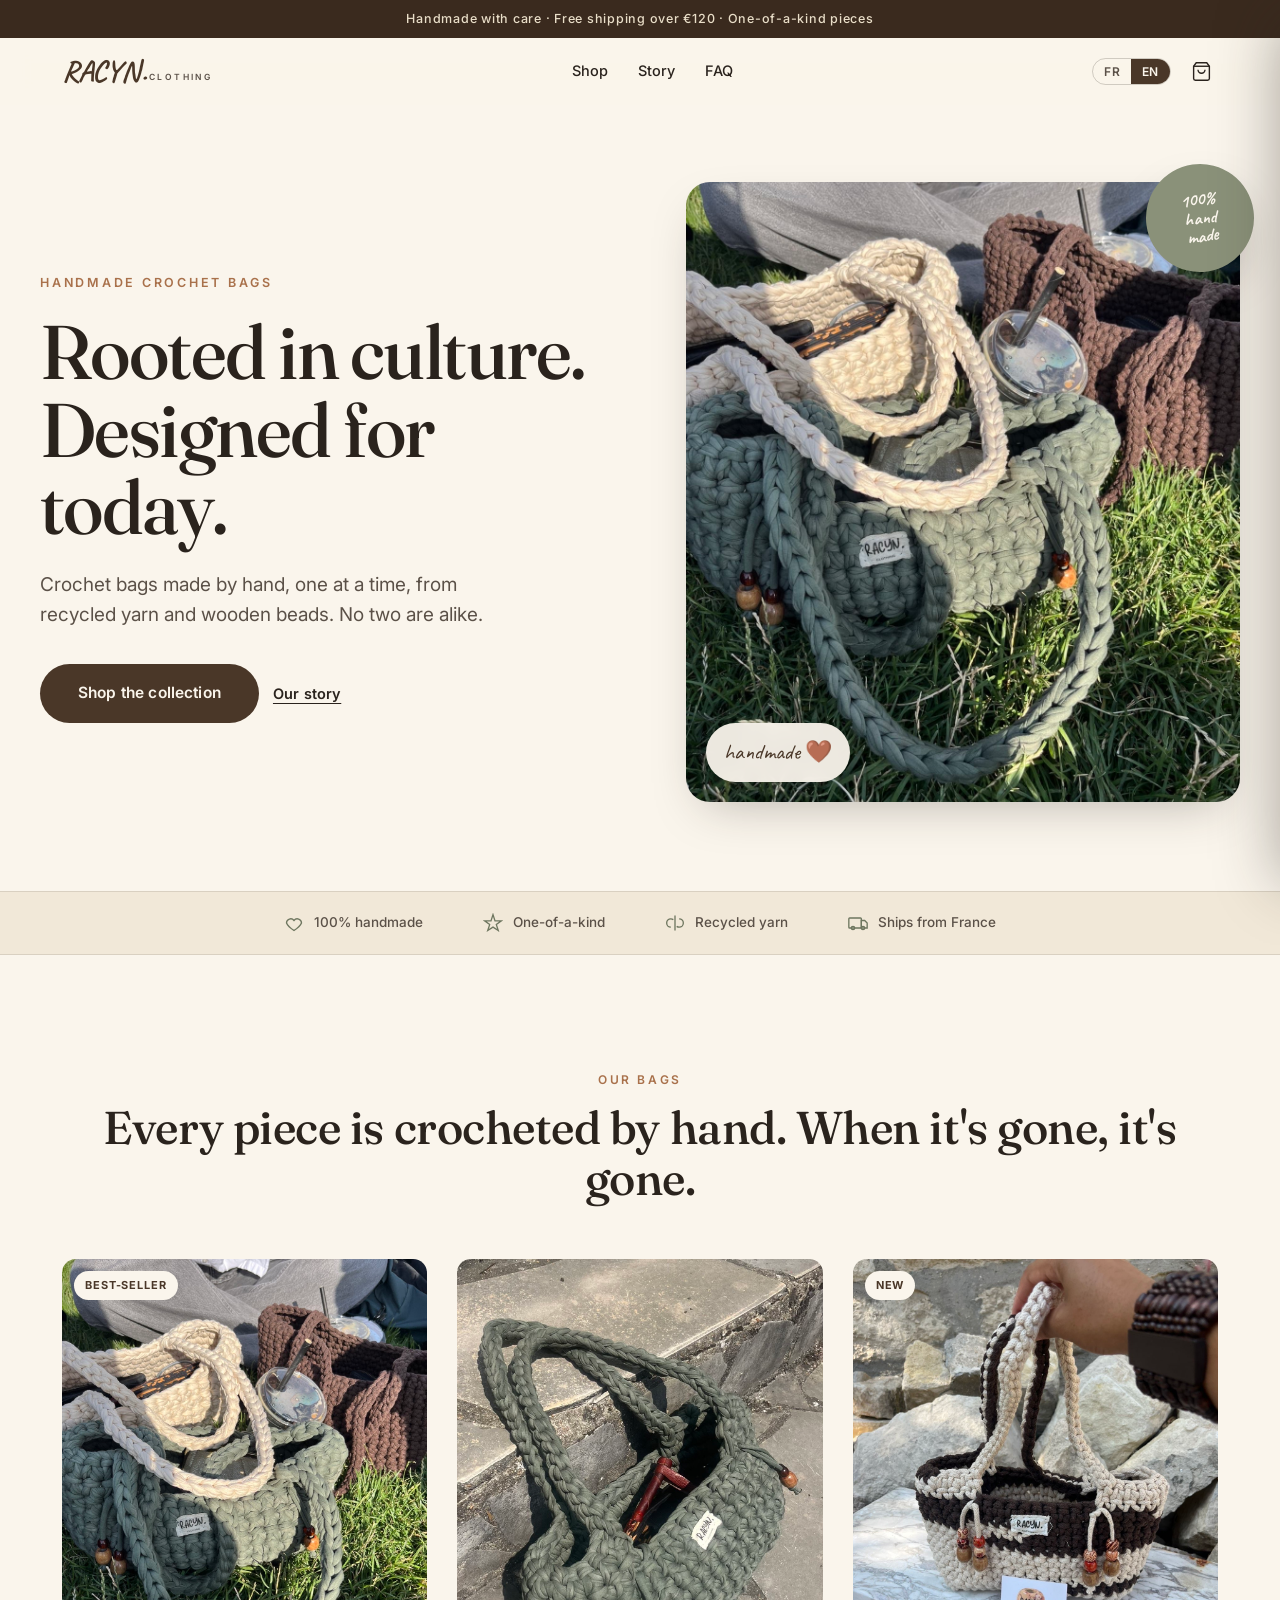
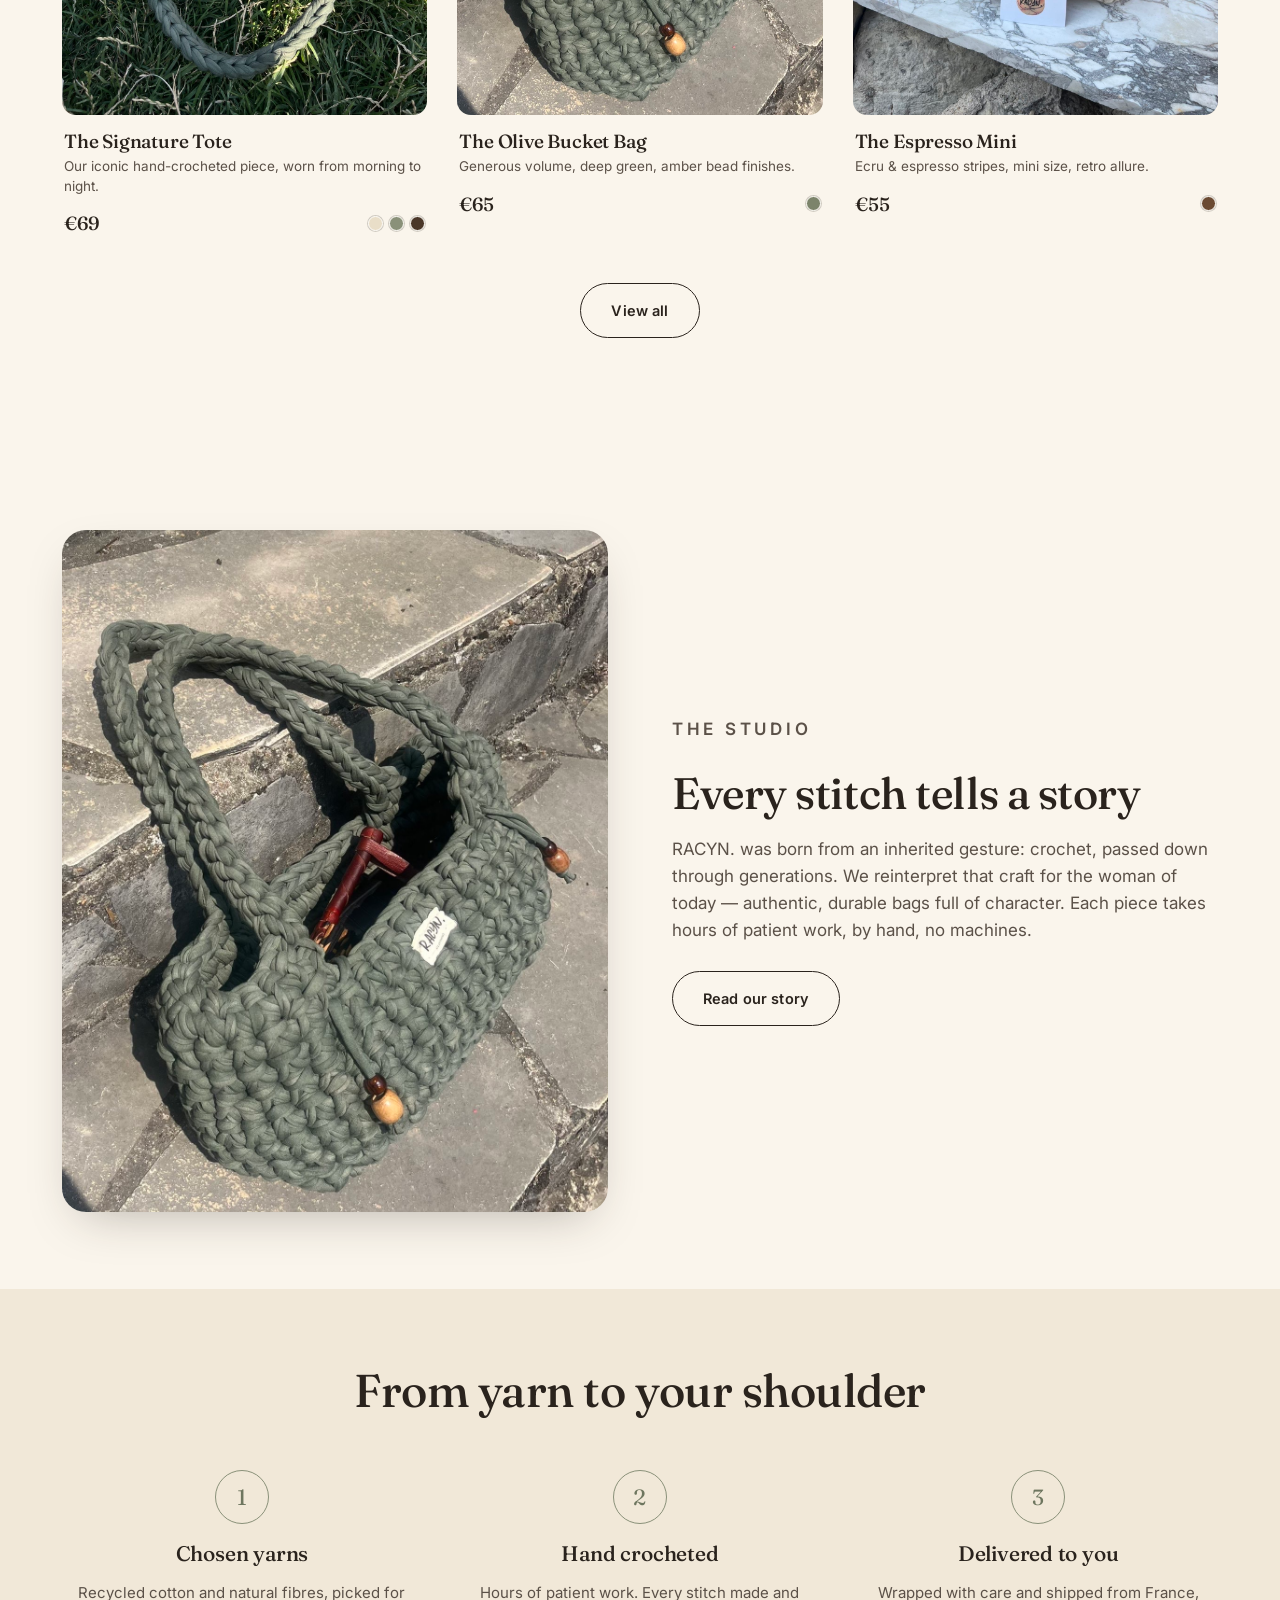
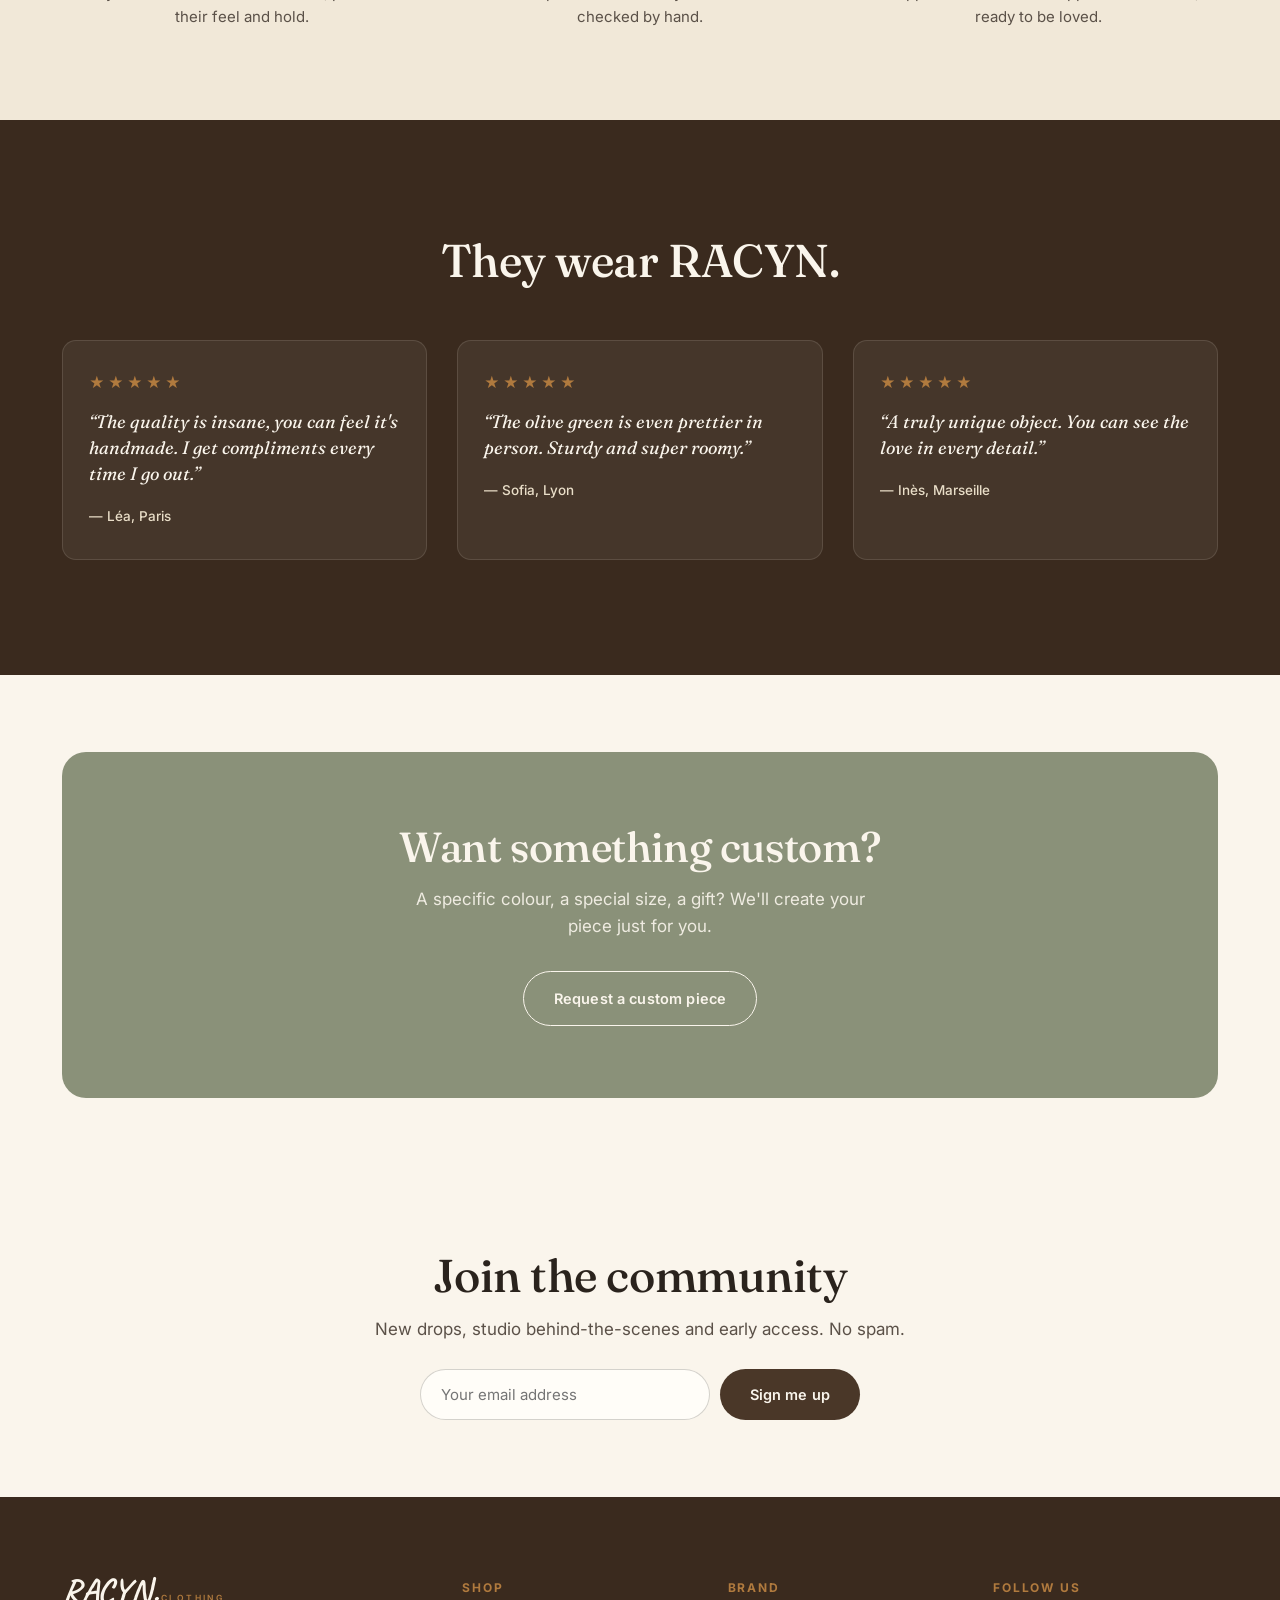
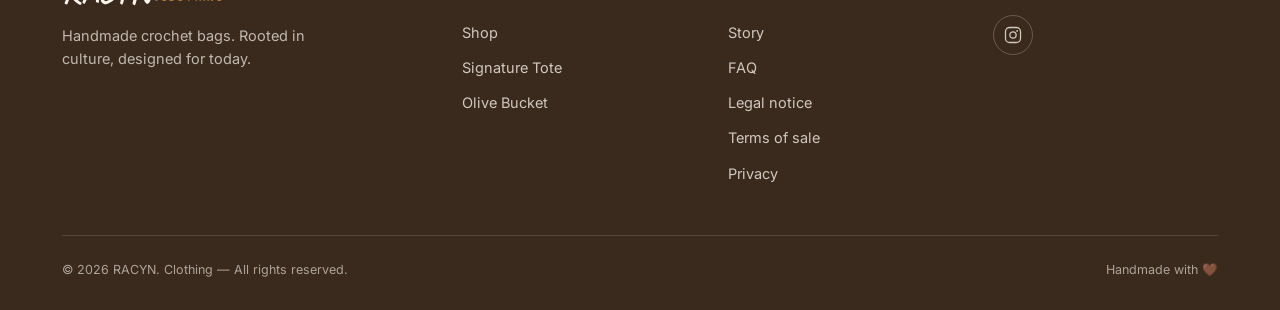
==== commit d6acdb4b: "Add French legal pages (mentions légales, CGV, RGPD) + footer links The shop stays open with WhatsAp" ====
--- a/index.html
+++ b/index.html
@@ -165,6 +165,9 @@
           <h4 data-i18n="footer.about"></h4>
           <a href="histoire.html" data-i18n="nav.story"></a>
           <a href="faq.html" data-i18n="nav.faq"></a>
+          <a href="mentions-legales.html" data-i18n="footer.legal"></a>
+          <a href="cgv.html" data-i18n="footer.cgv"></a>
+          <a href="confidentialite.html" data-i18n="footer.privacy"></a>
         </div>
         <div class="footer-col">
           <h4 data-i18n="footer.follow"></h4>
--- a/css/style.css
+++ b/css/style.css
@@ -337,6 +337,26 @@
 .story-text p { font-size: 18px; color: var(--ink-soft); margin: 0 0 22px; }
 .story-text p:first-of-type::first-letter { font-family: var(--font-display); font-size: 3.2em; float: left; line-height: .8; padding: 6px 12px 0 0; color: var(--espresso); }
 
+/* ---------- Legal pages ---------- */
+.legal { max-width: 780px; margin: 0 auto; }
+.legal h2 { font-size: clamp(20px, 3vw, 27px); margin: 40px 0 14px; }
+.legal h2:first-child { margin-top: 0; }
+.legal h3 { font-family: var(--font-body); font-size: 16px; font-weight: 600; margin: 22px 0 8px; }
+.legal p, .legal li { color: var(--ink-soft); font-size: 15.5px; margin: 0 0 12px; }
+.legal ul { list-style: disc; padding-left: 22px; margin: 0 0 16px; }
+.legal li { margin-bottom: 7px; }
+.legal a { color: var(--espresso); text-decoration: underline; text-underline-offset: 3px; }
+.legal .updated { font-size: 13px; color: var(--ink-soft); font-style: italic; margin-bottom: 30px; }
+.legal .fill {
+  background: #FBEFD8; color: #7A5B1E; border: 1px dashed #C79A4E;
+  border-radius: 6px; padding: 1px 7px; font-weight: 600; font-size: .95em;
+  font-family: var(--font-body); font-style: normal;
+}
+.legal .note {
+  background: var(--paper-2); border-left: 3px solid var(--sage);
+  border-radius: 0 8px 8px 0; padding: 14px 18px; margin: 0 0 24px; font-size: 14px;
+}
+
 /* ---------- Footer ---------- */
 .site-footer { background: var(--espresso-2); color: var(--paper-3); padding: clamp(50px, 6vw, 80px) 0 30px; }
 .footer-grid { display: grid; grid-template-columns: 1.6fr 1fr 1fr 1fr; gap: 40px; }
